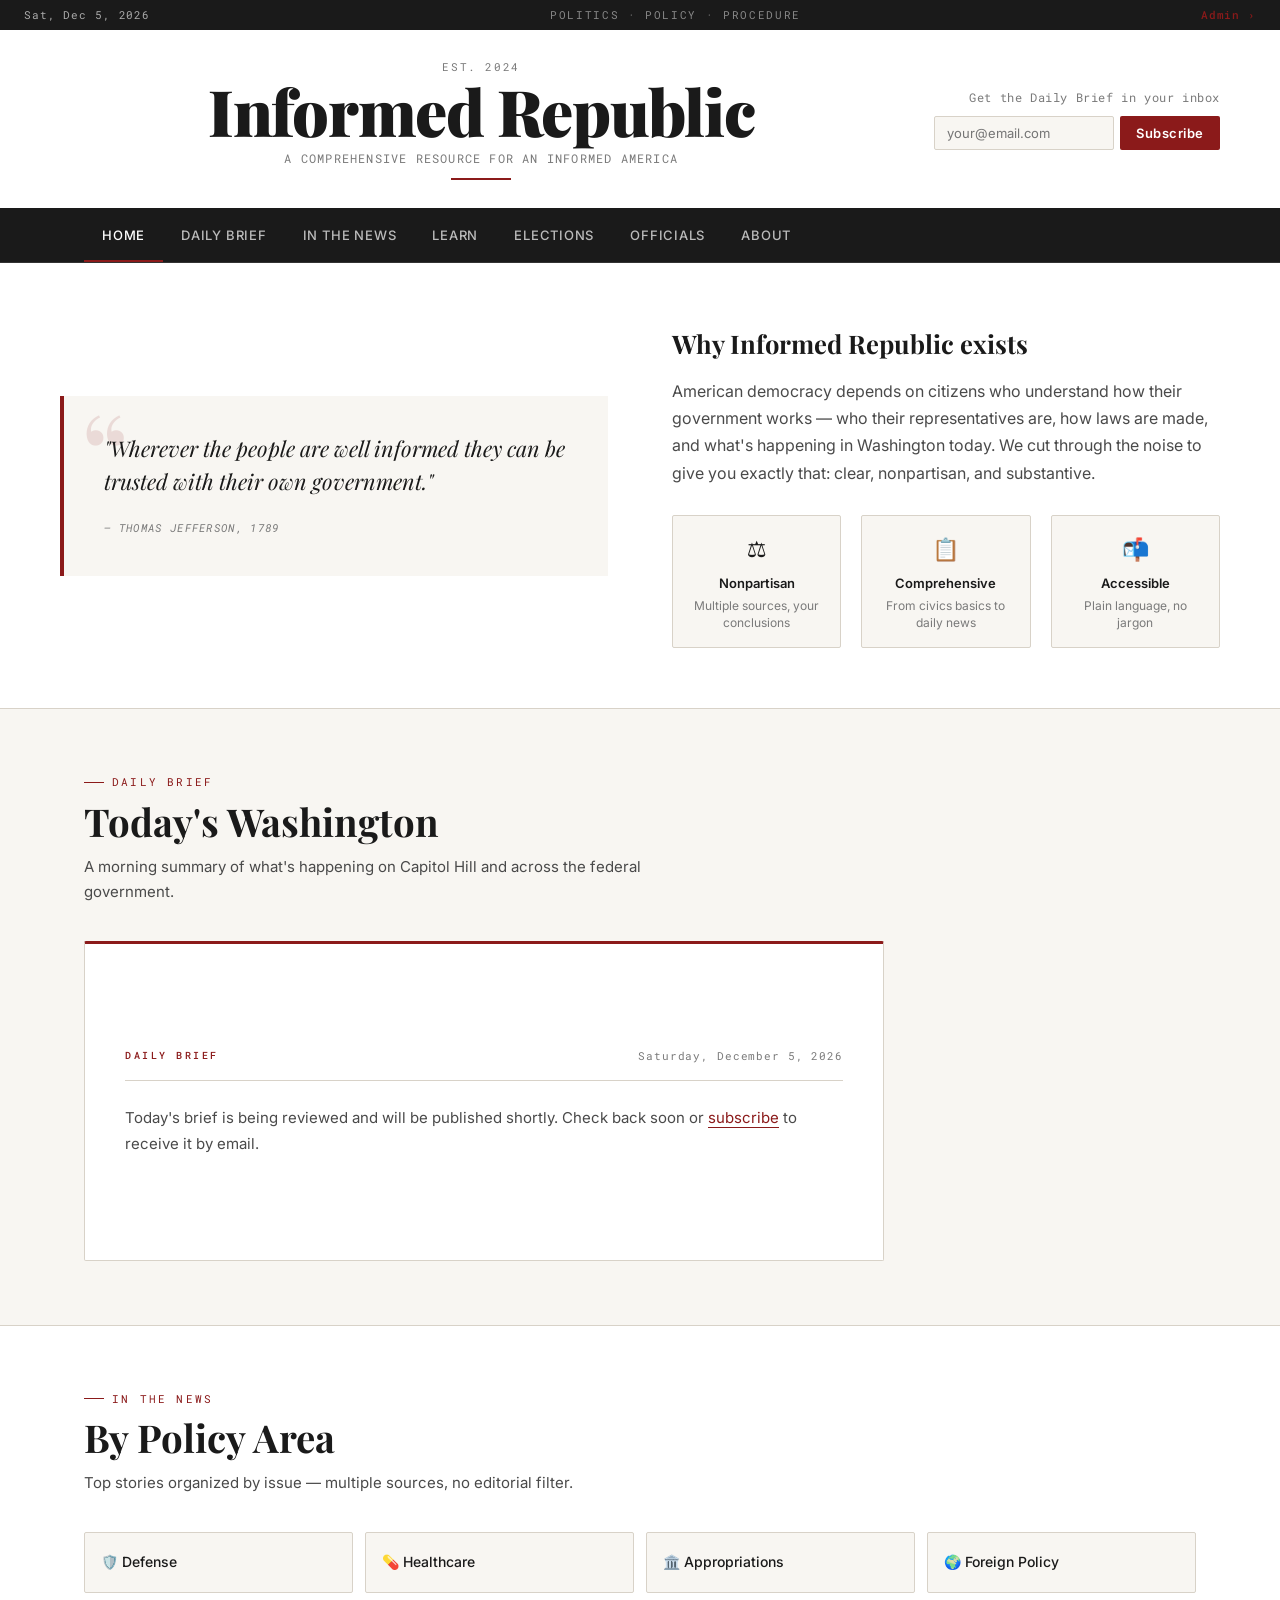
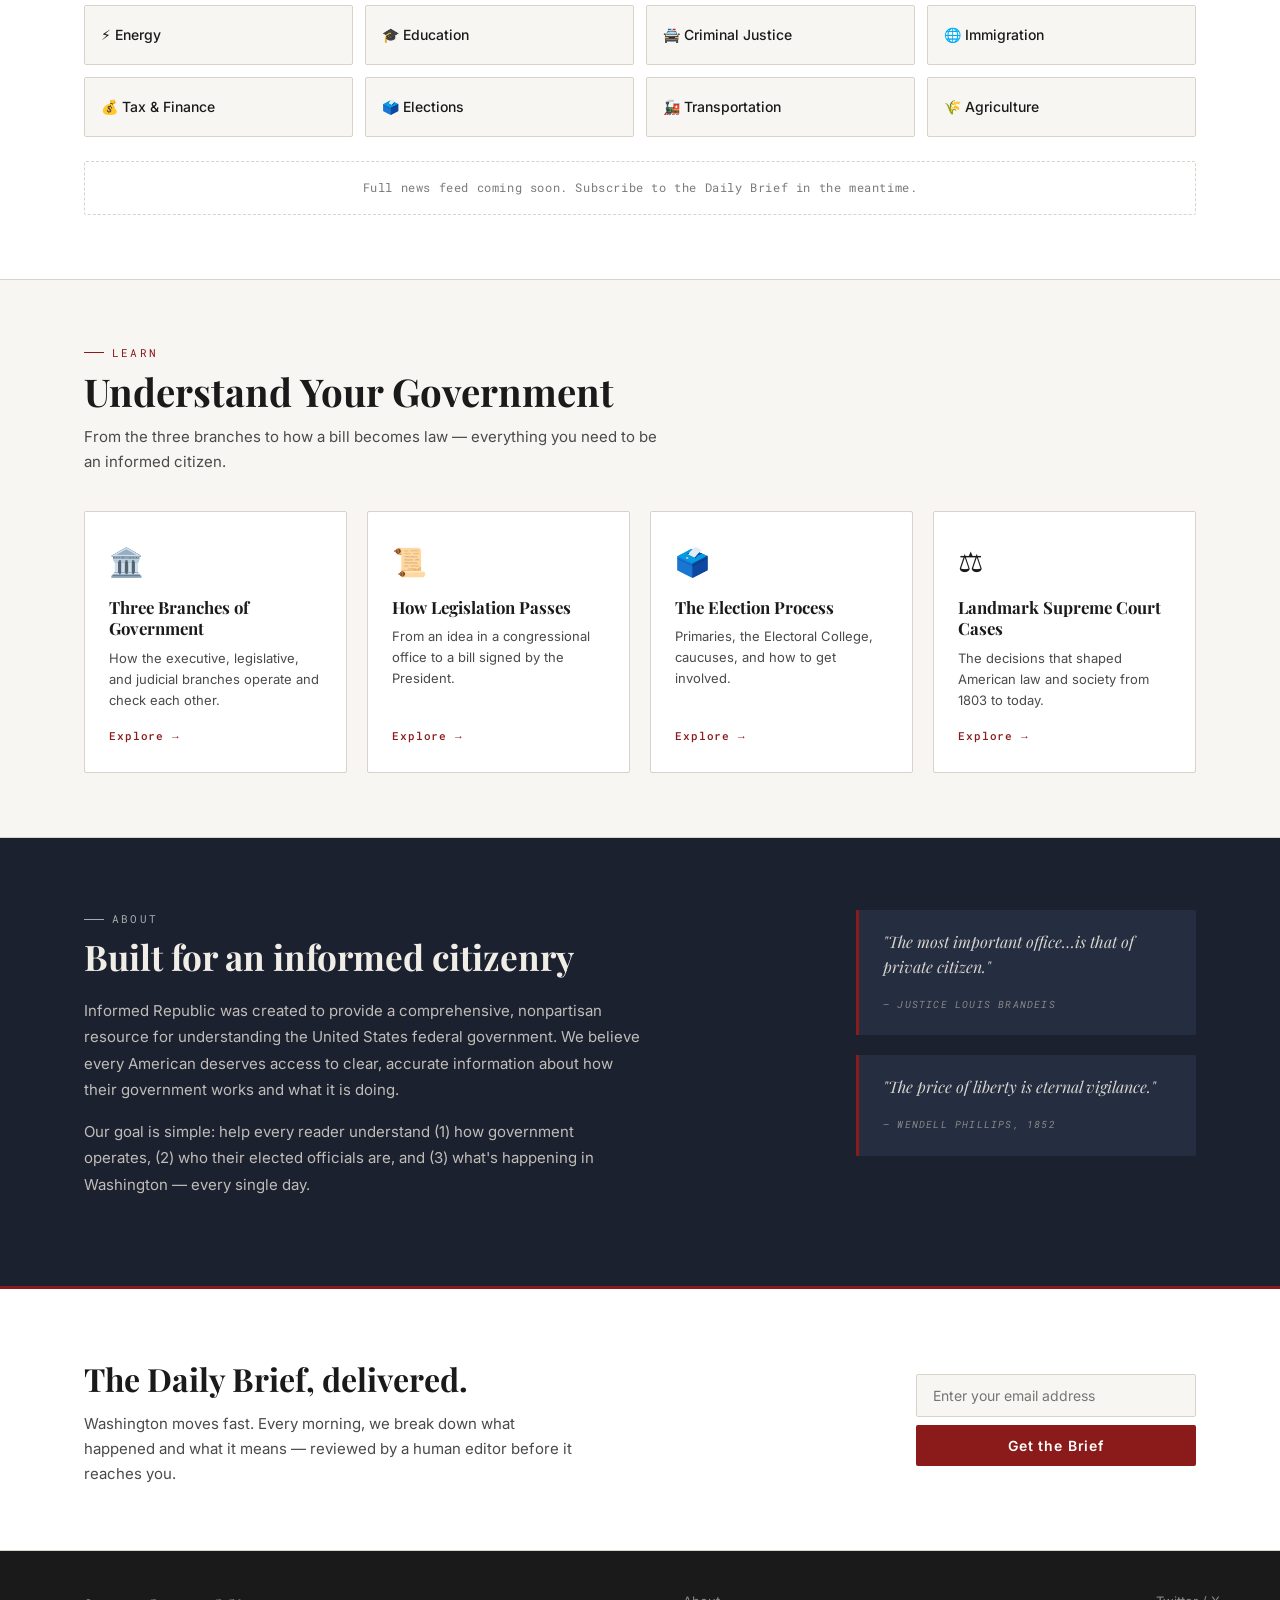
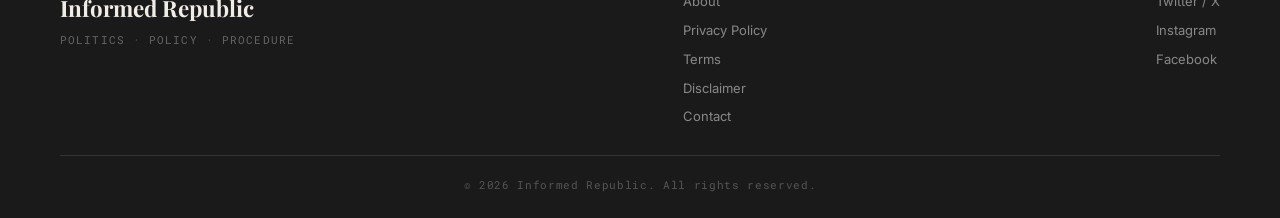
==== index.html @ a09f1a56 "update modal member hyperlinks to full name" ====
<!DOCTYPE html>
<html lang="en">
<head>
  <meta charset="UTF-8" />
  <meta name="viewport" content="width=device-width, initial-scale=1.0" />
  <title>Informed Republic</title>
  <link rel="preconnect" href="https://fonts.googleapis.com" />
  <link rel="preconnect" href="https://fonts.gstatic.com" crossorigin />
  <link href="https://fonts.googleapis.com/css2?family=Playfair+Display:ital,wght@0,700;0,900;1,700&family=Inter:wght@300;400;500;600&family=Roboto+Mono:wght@400;500&display=swap" rel="stylesheet" />
  <link rel="stylesheet" href="style.css" />
  <style>
    .member-link {
      color: #8b1a1a;
      border-bottom: 1px dotted currentColor;
      cursor: pointer;
      text-decoration: none;
      transition: opacity 0.15s;
    }
    .member-link:hover { opacity: 0.75; }
    .member-modal-overlay {
      position: fixed; inset: 0;
      background: rgba(28,33,48,0.6);
      z-index: 500;
      display: flex; align-items: flex-start; justify-content: center;
      padding: 40px 16px; overflow-y: auto;
      opacity: 0; pointer-events: none;
      transition: opacity 0.2s ease;
    }
    .member-modal-overlay.open { opacity: 1; pointer-events: all; }
    .member-modal {
      background: #fff; border-radius: 4px;
      border-top: 3px solid #8b1a1a;
      width: 100%; max-width: 600px;
      box-shadow: 0 24px 64px rgba(0,0,0,0.25);
      transform: translateY(16px);
      transition: transform 0.25s ease;
      flex-shrink: 0;
    }
    .member-modal-overlay.open .member-modal { transform: translateY(0); }
    .mm-header { display: flex; gap: 20px; align-items: flex-start; padding: 24px 24px 18px; border-bottom: 1px solid #d8d2c8; }
    .mm-photo { width: 72px; height: 72px; border-radius: 4px; background: #f8f6f2; border: 1px solid #d8d2c8; flex-shrink: 0; display: flex; align-items: center; justify-content: center; overflow: hidden; }
    .mm-title { flex: 1; }
    .mm-name { font-family: "Playfair Display", serif; font-size: 1.3rem; font-weight: 700; color: #1a1a1a; margin-bottom: 3px; }
    .mm-subtitle { font-size: 13px; color: #7a7a7a; margin-bottom: 10px; }
    .mm-chips { display: flex; gap: 6px; flex-wrap: wrap; }
    .mm-chip { font-family: "Roboto Mono", monospace; font-size: 10px; letter-spacing: 0.12em; text-transform: uppercase; padding: 3px 8px; border-radius: 2px; border: 1px solid #d8d2c8; color: #7a7a7a; }
    .mm-close { background: none; border: none; font-size: 22px; color: #7a7a7a; cursor: pointer; padding: 4px; line-height: 1; flex-shrink: 0; }
    .mm-body { padding: 20px 24px; }
    .mm-section { margin-bottom: 20px; }
    .mm-section:last-child { margin-bottom: 0; }
    .mm-section-label { font-family: "Roboto Mono", monospace; font-size: 10px; letter-spacing: 0.2em; text-transform: uppercase; color: #8b1a1a; margin-bottom: 8px; display: flex; align-items: center; gap: 8px; }
    .mm-section-label::before { content: ""; display: inline-block; width: 16px; height: 1px; background: #8b1a1a; }
    .mm-contact-row { display: flex; flex-direction: column; gap: 5px; }
    .mm-contact-item { font-family: "Roboto Mono", monospace; font-size: 12px; color: #4a4a4a; display: flex; align-items: center; gap: 8px; }
    .mm-bio-text { font-size: 14px; color: #4a4a4a; line-height: 1.7; }
    .mm-committees { display: flex; flex-direction: column; gap: 5px; }
    .mm-committee { font-size: 13px; color: #4a4a4a; padding: 5px 10px; background: #f8f6f2; border-radius: 2px; border: 1px solid #d8d2c8; }
    .mm-footer { padding: 14px 24px; border-top: 1px solid #d8d2c8; background: #f8f6f2; display: flex; align-items: center; justify-content: space-between; flex-wrap: wrap; gap: 8px; }
    .mm-official-link, .mm-full-profile-link { font-family: "Roboto Mono", monospace; font-size: 11px; color: #8b1a1a; letter-spacing: 0.06em; text-decoration: none; border-bottom: 1px solid transparent; }
    .mm-official-link:hover, .mm-full-profile-link:hover { border-bottom-color: #8b1a1a; }
    .mm-years { font-family: "Roboto Mono", monospace; font-size: 11px; color: #7a7a7a; }
    @media (max-width: 640px) {
      .member-modal-overlay { padding: 0; align-items: flex-end; }
      .member-modal { border-radius: 4px 4px 0 0; max-width: 100%; }
    }
  </style>
</head>
<body>

  <!-- TOP BAR -->
  <div class="topbar">
    <span class="topbar-date" id="topbarDate"></span>
    <span class="topbar-tagline">Politics · Policy · Procedure</span>
    <a href="admin.html" class="topbar-admin">Admin ›</a>
  </div>

  <!-- HEADER -->
  <header class="site-header">
    <div class="header-inner">
      <div class="masthead">
        <p class="masthead-eyebrow">Est. 2024</p>
        <h1 class="masthead-title">Informed Republic</h1>
        <p class="masthead-sub">A comprehensive resource for an informed America</p>
      </div>
      <div class="header-subscribe">
        <p>Get the Daily Brief in your inbox</p>
        <form class="subscribe-form" onsubmit="handleSubscribe(event)">
          <input type="email" placeholder="your@email.com" required />
          <button type="submit">Subscribe</button>
        </form>
      </div>
    </div>
  </header>

  <!-- NAV -->
  <nav class="site-nav">
    <div class="nav-inner">
      <a href="index.html" class="nav-link active">Home</a>
      <a href="#briefs" class="nav-link">Daily Brief</a>
      <a href="#news" class="nav-link">In the News</a>
      <a href="#education" class="nav-link">Learn</a>
      <a href="#elections" class="nav-link">Elections</a>
      <a href="officials.html" class="nav-link">Officials</a>
      <a href="#about" class="nav-link">About</a>
    </div>
  </nav>

  <!-- HERO -->
  <section class="hero">
    <div class="hero-inner">
      <div class="hero-quote-block">
        <blockquote class="hero-quote">
          "Wherever the people are well informed they can be trusted with their own government."
        </blockquote>
        <cite class="hero-cite">— Thomas Jefferson, 1789</cite>
      </div>
      <div class="hero-mission">
        <h2>Why Informed Republic exists</h2>
        <p>American democracy depends on citizens who understand how their government works — who their representatives are, how laws are made, and what's happening in Washington today. We cut through the noise to give you exactly that: clear, nonpartisan, and substantive.</p>
        <div class="hero-pillars">
          <div class="pillar">
            <span class="pillar-icon">⚖️</span>
            <strong>Nonpartisan</strong>
            <p>Multiple sources, your conclusions</p>
          </div>
          <div class="pillar">
            <span class="pillar-icon">📋</span>
            <strong>Comprehensive</strong>
            <p>From civics basics to daily news</p>
          </div>
          <div class="pillar">
            <span class="pillar-icon">📬</span>
            <strong>Accessible</strong>
            <p>Plain language, no jargon</p>
          </div>
        </div>
      </div>
    </div>
  </section>

  <!-- DAILY BRIEF FEATURE -->
  <section class="brief-feature" id="briefs">
    <div class="section-inner">
      <div class="section-label">Daily Brief</div>
      <h2 class="section-title">Today's Washington</h2>
      <p class="section-sub">A morning summary of what's happening on Capitol Hill and across the federal government.</p>

      <div class="brief-card" id="briefCard">
        <div class="brief-loading" id="briefLoading">
          <div class="spinner"></div>
          <p>Generating today's brief…</p>
        </div>
        <div class="brief-content" id="briefContent" style="display:none">
          <div class="brief-header">
            <span class="brief-label">DAILY BRIEF</span>
            <span class="brief-date" id="briefDate"></span>
          </div>
          <div class="brief-body" id="briefBody"></div>
          <div class="brief-footer">
            <span class="brief-note">✦ This brief is reviewed and approved before publication.</span>
            <a href="briefs.html" class="brief-archive-link">View all briefs →</a>
          </div>
        </div>
        <div class="brief-pending" id="briefPending" style="display:none">
          <div class="brief-header">
            <span class="brief-label">DAILY BRIEF</span>
            <span class="brief-date" id="briefPendingDate"></span>
          </div>
          <p class="pending-msg">Today's brief is being reviewed and will be published shortly. Check back soon or <a href="#">subscribe</a> to receive it by email.</p>
        </div>
      </div>
    </div>
  </section>

  <!-- IN THE NEWS GRID -->
  <section class="news-section" id="news">
    <div class="section-inner">
      <div class="section-label">In the News</div>
      <h2 class="section-title">By Policy Area</h2>
      <p class="section-sub">Top stories organized by issue — multiple sources, no editorial filter.</p>
      <div class="topic-grid">
        <div class="topic-card">🛡️ Defense</div>
        <div class="topic-card">💊 Healthcare</div>
        <div class="topic-card">🏛️ Appropriations</div>
        <div class="topic-card">🌍 Foreign Policy</div>
        <div class="topic-card">⚡ Energy</div>
        <div class="topic-card">🎓 Education</div>
        <div class="topic-card">🚔 Criminal Justice</div>
        <div class="topic-card">🌐 Immigration</div>
        <div class="topic-card">💰 Tax & Finance</div>
        <div class="topic-card">🗳️ Elections</div>
        <div class="topic-card">🚂 Transportation</div>
        <div class="topic-card">🌾 Agriculture</div>
      </div>
      <p class="coming-soon-note">Full news feed coming soon. Subscribe to the Daily Brief in the meantime.</p>
    </div>
  </section>

  <!-- LEARN SECTION -->
  <section class="learn-section" id="education">
    <div class="section-inner">
      <div class="section-label">Learn</div>
      <h2 class="section-title">Understand Your Government</h2>
      <p class="section-sub">From the three branches to how a bill becomes law — everything you need to be an informed citizen.</p>
      <div class="learn-grid">
        <a href="#" class="learn-card">
          <div class="learn-card-icon">🏛️</div>
          <h3>Three Branches of Government</h3>
          <p>How the executive, legislative, and judicial branches operate and check each other.</p>
          <span class="learn-link">Explore →</span>
        </a>
        <a href="#" class="learn-card">
          <div class="learn-card-icon">📜</div>
          <h3>How Legislation Passes</h3>
          <p>From an idea in a congressional office to a bill signed by the President.</p>
          <span class="learn-link">Explore →</span>
        </a>
        <a href="#" class="learn-card">
          <div class="learn-card-icon">🗳️</div>
          <h3>The Election Process</h3>
          <p>Primaries, the Electoral College, caucuses, and how to get involved.</p>
          <span class="learn-link">Explore →</span>
        </a>
        <a href="#" class="learn-card">
          <div class="learn-card-icon">⚖️</div>
          <h3>Landmark Supreme Court Cases</h3>
          <p>The decisions that shaped American law and society from 1803 to today.</p>
          <span class="learn-link">Explore →</span>
        </a>
      </div>
    </div>
  </section>

  <!-- ABOUT STRIP -->
  <section class="about-strip" id="about">
    <div class="section-inner about-inner">
      <div class="about-text">
        <div class="section-label light">About</div>
        <h2>Built for an informed citizenry</h2>
        <p>Informed Republic was created to provide a comprehensive, nonpartisan resource for understanding the United States federal government. We believe every American deserves access to clear, accurate information about how their government works and what it is doing.</p>
        <p>Our goal is simple: help every reader understand (1) how government operates, (2) who their elected officials are, and (3) what's happening in Washington — every single day.</p>
      </div>
      <div class="about-quote-side">
        <div class="sidebar-quote">
          <p>"The most important office…is that of private citizen."</p>
          <cite>— Justice Louis Brandeis</cite>
        </div>
        <div class="sidebar-quote">
          <p>"The price of liberty is eternal vigilance."</p>
          <cite>— Wendell Phillips, 1852</cite>
        </div>
      </div>
    </div>
  </section>

  <!-- NEWSLETTER BOTTOM CTA -->
  <section class="newsletter-cta">
    <div class="section-inner cta-inner">
      <div class="cta-text">
        <h2>The Daily Brief, delivered.</h2>
        <p>Washington moves fast. Every morning, we break down what happened and what it means — reviewed by a human editor before it reaches you.</p>
      </div>
      <form class="subscribe-form-large" onsubmit="handleSubscribe(event)">
        <input type="email" placeholder="Enter your email address" required />
        <button type="submit">Get the Brief</button>
      </form>
    </div>
  </section>

  <!-- FOOTER -->
  <footer class="site-footer">
    <div class="footer-inner">
      <div class="footer-brand">
        <span class="footer-title">Informed Republic</span>
        <p>Politics · Policy · Procedure</p>
      </div>
      <div class="footer-links">
        <a href="#about">About</a>
        <a href="#">Privacy Policy</a>
        <a href="#">Terms</a>
        <a href="#">Disclaimer</a>
        <a href="#">Contact</a>
      </div>
      <div class="footer-social">
        <a href="#">Twitter / X</a>
        <a href="#">Instagram</a>
        <a href="#">Facebook</a>
      </div>
    </div>
    <div class="footer-bottom">
      <p>© <span id="footerYear"></span> Informed Republic. All rights reserved.</p>
    </div>
  </footer>

  <!-- MEMBER MODAL (for brief name links) -->
  <div class="member-modal-overlay" id="memberModalOverlay" onclick="closeMemberModal(event)">
    <div class="member-modal" role="dialog" aria-modal="true">
      <div class="mm-header">
        <div class="mm-photo" id="mmPhoto"><span style="font-size:28px;opacity:0.3">👤</span></div>
        <div class="mm-title">
          <p class="mm-name" id="mmName"></p>
          <p class="mm-subtitle" id="mmSubtitle"></p>
          <div class="mm-chips" id="mmChips"></div>
        </div>
        <button class="mm-close" onclick="closeMemberModalDirect()" aria-label="Close">✕</button>
      </div>
      <div class="mm-body">
        <div class="mm-section">
          <p class="mm-section-label">Contact</p>
          <div class="mm-contact-row" id="mmContact"></div>
        </div>
        <div class="mm-section">
          <p class="mm-section-label">Biography</p>
          <p class="mm-bio-text" id="mmBio"></p>
        </div>
        <div class="mm-section" id="mmCommitteeSection">
          <p class="mm-section-label">Committee Assignments</p>
          <div class="mm-committees" id="mmCommittees"></div>
        </div>
      </div>
      <div class="mm-footer">
        <a class="mm-official-link" id="mmOfficialLink" target="_blank" rel="noopener">Official website ↗</a>
        <span class="mm-years" id="mmYears"></span>
        <a class="mm-full-profile-link" id="mmFullProfileLink">View full profile →</a>
      </div>
    </div>
  </div>

  <div class="toast" id="toast">✓ You're subscribed! Check your inbox.</div>

  <script src="app.js?v=3"></script>
</body>
</html>
---- style.css ----
/* ─── DESIGN TOKENS ─────────────────────────────────────────────────── */
:root {
  --ink:         #1a1a1a;
  --ink-light:   #4a4a4a;
  --ink-muted:   #7a7a7a;
  --rule:        #d8d2c8;
  --bg:          #f8f6f2;
  --bg-white:    #ffffff;
  --bg-dark:     #1c2130;
  --bg-dark-2:   #252d40;
  --accent:      #8b1a1a;       /* deep senate red — restrained, serious */
  --accent-light:#c0392b;
  --gold:        #b8860b;
  --mono:        'Roboto Mono', monospace;
  --display:     'Playfair Display', Georgia, serif;
  --body:        'Inter', system-ui, sans-serif;
  --radius:      2px;
  --max-w:       1160px;
  --transition:  0.2s ease;
}

/* ─── RESET ──────────────────────────────────────────────────────────── */
*, *::before, *::after { box-sizing: border-box; margin: 0; padding: 0; }
html { scroll-behavior: smooth; }
body {
  font-family: var(--body);
  background: var(--bg);
  color: var(--ink);
  font-size: 16px;
  line-height: 1.6;
  -webkit-font-smoothing: antialiased;
}
a { color: inherit; text-decoration: none; }
img { display: block; max-width: 100%; }

/* ─── TOP BAR ────────────────────────────────────────────────────────── */
.topbar {
  background: var(--ink);
  color: #aaa;
  font-family: var(--mono);
  font-size: 11px;
  letter-spacing: 0.08em;
  padding: 6px 24px;
  display: flex;
  align-items: center;
  gap: 24px;
}
.topbar-tagline {
  flex: 1;
  text-align: center;
  text-transform: uppercase;
  letter-spacing: 0.15em;
  color: #888;
}
.topbar-admin {
  color: var(--accent);
  font-weight: 500;
  transition: color var(--transition);
}
.topbar-admin:hover { color: var(--accent-light); }

/* ─── HEADER ─────────────────────────────────────────────────────────── */
.site-header {
  background: var(--bg-white);
  border-bottom: 3px solid var(--ink);
  padding: 28px 24px;
}
.header-inner {
  max-width: var(--max-w);
  margin: 0 auto;
  display: flex;
  align-items: center;
  justify-content: space-between;
  gap: 32px;
}
.masthead { text-align: center; flex: 1; }
.masthead-eyebrow {
  font-family: var(--mono);
  font-size: 11px;
  letter-spacing: 0.15em;
  text-transform: uppercase;
  color: var(--ink-muted);
  margin-bottom: 4px;
}
.masthead-title {
  font-family: var(--display);
  font-size: clamp(2.4rem, 5vw, 4rem);
  font-weight: 900;
  letter-spacing: -0.02em;
  color: var(--ink);
  line-height: 1;
  margin-bottom: 6px;
}
.masthead-sub {
  font-family: var(--mono);
  font-size: 12px;
  letter-spacing: 0.1em;
  color: var(--ink-muted);
  text-transform: uppercase;
}

/* Decorative rule under the title */
.masthead::after {
  content: '';
  display: block;
  width: 60px;
  height: 2px;
  background: var(--accent);
  margin: 10px auto 0;
}

.header-subscribe {
  flex-shrink: 0;
  text-align: right;
}
.header-subscribe p {
  font-size: 12px;
  color: var(--ink-muted);
  margin-bottom: 8px;
  font-family: var(--mono);
  letter-spacing: 0.05em;
}
.subscribe-form {
  display: flex;
  gap: 6px;
}
.subscribe-form input {
  border: 1px solid var(--rule);
  background: var(--bg);
  padding: 8px 12px;
  font-size: 13px;
  font-family: var(--body);
  border-radius: var(--radius);
  outline: none;
  width: 180px;
  transition: border-color var(--transition);
}
.subscribe-form input:focus { border-color: var(--accent); }
.subscribe-form button,
.subscribe-form-large button {
  background: var(--accent);
  color: #fff;
  border: none;
  padding: 8px 16px;
  font-size: 13px;
  font-family: var(--body);
  font-weight: 600;
  border-radius: var(--radius);
  cursor: pointer;
  letter-spacing: 0.04em;
  transition: background var(--transition);
}
.subscribe-form button:hover,
.subscribe-form-large button:hover { background: var(--accent-light); }

/* ─── NAV ────────────────────────────────────────────────────────────── */
.site-nav {
  background: var(--ink);
  position: sticky;
  top: 0;
  z-index: 100;
  border-bottom: 1px solid #333;
}
.nav-inner {
  max-width: var(--max-w);
  margin: 0 auto;
  display: flex;
  padding: 0 24px;
  gap: 0;
}
.nav-link {
  display: inline-block;
  padding: 14px 18px;
  font-family: var(--body);
  font-size: 13px;
  font-weight: 500;
  letter-spacing: 0.06em;
  text-transform: uppercase;
  color: #bbb;
  border-bottom: 2px solid transparent;
  transition: color var(--transition), border-color var(--transition);
}
.nav-link:hover { color: #fff; }
.nav-link.active { color: #fff; border-bottom-color: var(--accent); }

/* ─── SHARED LAYOUT ──────────────────────────────────────────────────── */
.section-inner {
  max-width: var(--max-w);
  margin: 0 auto;
  padding: 0 24px;
}
.section-label {
  font-family: var(--mono);
  font-size: 11px;
  letter-spacing: 0.2em;
  text-transform: uppercase;
  color: var(--accent);
  margin-bottom: 8px;
  display: flex;
  align-items: center;
  gap: 8px;
}
.section-label::before {
  content: '';
  display: inline-block;
  width: 20px;
  height: 1px;
  background: var(--accent);
}
.section-label.light { color: #aaa; }
.section-label.light::before { background: #aaa; }
.section-title {
  font-family: var(--display);
  font-size: clamp(1.6rem, 3vw, 2.4rem);
  font-weight: 700;
  color: var(--ink);
  line-height: 1.15;
  margin-bottom: 12px;
}
.section-sub {
  color: var(--ink-light);
  max-width: 580px;
  margin-bottom: 36px;
  font-size: 15px;
  line-height: 1.65;
}

/* ─── HERO ───────────────────────────────────────────────────────────── */
.hero {
  background: var(--bg-white);
  border-bottom: 1px solid var(--rule);
  padding: 60px 24px;
}
.hero-inner {
  max-width: var(--max-w);
  margin: 0 auto;
  display: grid;
  grid-template-columns: 1fr 1fr;
  gap: 64px;
  align-items: center;
}
.hero-quote-block {
  padding: 36px 40px;
  border-left: 4px solid var(--accent);
  background: var(--bg);
  position: relative;
}
.hero-quote-block::before {
  content: '\201C';
  font-family: var(--display);
  font-size: 120px;
  line-height: 0.6;
  color: var(--accent);
  opacity: 0.12;
  position: absolute;
  top: 20px;
  left: 16px;
}
.hero-quote {
  font-family: var(--display);
  font-style: italic;
  font-size: clamp(1.1rem, 2vw, 1.35rem);
  line-height: 1.55;
  color: var(--ink);
  margin-bottom: 16px;
  position: relative;
  z-index: 1;
}
.hero-cite {
  font-family: var(--mono);
  font-size: 11px;
  letter-spacing: 0.12em;
  color: var(--ink-muted);
  text-transform: uppercase;
}
.hero-mission h2 {
  font-family: var(--display);
  font-size: 1.6rem;
  font-weight: 700;
  margin-bottom: 14px;
  color: var(--ink);
}
.hero-mission > p {
  color: var(--ink-light);
  line-height: 1.7;
  margin-bottom: 28px;
}
.hero-pillars {
  display: grid;
  grid-template-columns: repeat(3, 1fr);
  gap: 20px;
}
.pillar {
  padding: 16px;
  background: var(--bg);
  border: 1px solid var(--rule);
  border-radius: var(--radius);
  text-align: center;
}
.pillar-icon { font-size: 22px; display: block; margin-bottom: 6px; }
.pillar strong {
  display: block;
  font-size: 13px;
  font-weight: 600;
  margin-bottom: 4px;
  color: var(--ink);
}
.pillar p { font-size: 12px; color: var(--ink-muted); line-height: 1.4; }

/* ─── DAILY BRIEF SECTION ────────────────────────────────────────────── */
.brief-feature {
  padding: 64px 24px;
  background: var(--bg);
  border-bottom: 1px solid var(--rule);
}
.brief-card {
  background: var(--bg-white);
  border: 1px solid var(--rule);
  border-top: 3px solid var(--accent);
  border-radius: var(--radius);
  min-height: 320px;
  display: flex;
  align-items: center;
  justify-content: center;
  max-width: 800px;
}
.brief-loading {
  display: flex;
  flex-direction: column;
  align-items: center;
  gap: 16px;
  color: var(--ink-muted);
  font-family: var(--mono);
  font-size: 13px;
  letter-spacing: 0.05em;
}
.spinner {
  width: 32px;
  height: 32px;
  border: 2px solid var(--rule);
  border-top-color: var(--accent);
  border-radius: 50%;
  animation: spin 0.8s linear infinite;
}
@keyframes spin { to { transform: rotate(360deg); } }

.brief-content,
.brief-pending { padding: 36px 40px; width: 100%; }
.brief-header {
  display: flex;
  align-items: center;
  justify-content: space-between;
  margin-bottom: 24px;
  padding-bottom: 16px;
  border-bottom: 1px solid var(--rule);
}
.brief-label {
  font-family: var(--mono);
  font-size: 10px;
  letter-spacing: 0.25em;
  color: var(--accent);
  font-weight: 500;
}
.brief-date {
  font-family: var(--mono);
  font-size: 11px;
  color: var(--ink-muted);
  letter-spacing: 0.08em;
}
.brief-body {
  font-size: 15px;
  line-height: 1.75;
  color: var(--ink);
}
.brief-body h3 {
  font-family: var(--display);
  font-size: 1.1rem;
  font-weight: 700;
  margin: 20px 0 8px;
  color: var(--ink);
}
.brief-body h3:first-child { margin-top: 0; }
.brief-body p { margin-bottom: 14px; }
.brief-body ul { padding-left: 20px; margin-bottom: 14px; }
.brief-body li { margin-bottom: 6px; }
.brief-footer {
  display: flex;
  align-items: center;
  justify-content: space-between;
  margin-top: 28px;
  padding-top: 16px;
  border-top: 1px solid var(--rule);
}
.brief-note {
  font-family: var(--mono);
  font-size: 11px;
  color: var(--ink-muted);
  letter-spacing: 0.05em;
}
.brief-archive-link {
  font-size: 13px;
  font-weight: 600;
  color: var(--accent);
  letter-spacing: 0.04em;
  transition: color var(--transition);
}
.brief-archive-link:hover { color: var(--accent-light); }
.pending-msg {
  color: var(--ink-light);
  font-size: 15px;
  line-height: 1.7;
}
.pending-msg a { color: var(--accent); border-bottom: 1px solid currentColor; }

/* ─── NEWS GRID ──────────────────────────────────────────────────────── */
.news-section {
  padding: 64px 24px;
  background: var(--bg-white);
  border-bottom: 1px solid var(--rule);
}
.topic-grid {
  display: grid;
  grid-template-columns: repeat(4, 1fr);
  gap: 12px;
  margin-bottom: 24px;
}
.topic-card {
  background: var(--bg);
  border: 1px solid var(--rule);
  border-radius: var(--radius);
  padding: 18px 16px;
  font-size: 14px;
  font-weight: 500;
  color: var(--ink);
  cursor: pointer;
  transition: background var(--transition), border-color var(--transition), transform var(--transition);
  display: flex;
  align-items: center;
  gap: 8px;
}
.topic-card:hover {
  background: var(--bg-white);
  border-color: var(--accent);
  transform: translateY(-1px);
}
.coming-soon-note {
  font-family: var(--mono);
  font-size: 12px;
  color: var(--ink-muted);
  letter-spacing: 0.05em;
  text-align: center;
  padding: 16px;
  border: 1px dashed var(--rule);
  border-radius: var(--radius);
}

/* ─── LEARN SECTION ──────────────────────────────────────────────────── */
.learn-section {
  padding: 64px 24px;
  background: var(--bg);
  border-bottom: 1px solid var(--rule);
}
.learn-grid {
  display: grid;
  grid-template-columns: repeat(4, 1fr);
  gap: 20px;
}
.learn-card {
  background: var(--bg-white);
  border: 1px solid var(--rule);
  border-radius: var(--radius);
  padding: 28px 24px;
  display: flex;
  flex-direction: column;
  gap: 8px;
  transition: border-color var(--transition), box-shadow var(--transition);
}
.learn-card:hover {
  border-color: var(--accent);
  box-shadow: 0 4px 16px rgba(0,0,0,0.06);
}
.learn-card-icon { font-size: 28px; margin-bottom: 4px; }
.learn-card h3 {
  font-family: var(--display);
  font-size: 1.05rem;
  font-weight: 700;
  color: var(--ink);
  line-height: 1.3;
}
.learn-card p {
  font-size: 13px;
  color: var(--ink-light);
  line-height: 1.6;
  flex: 1;
}
.learn-link {
  font-family: var(--mono);
  font-size: 11px;
  color: var(--accent);
  letter-spacing: 0.08em;
  font-weight: 500;
  margin-top: 8px;
}

/* ─── ABOUT STRIP ────────────────────────────────────────────────────── */
.about-strip {
  background: var(--bg-dark);
  padding: 72px 24px;
  border-bottom: 3px solid var(--accent);
}
.about-strip .section-title { color: #f0ece6; }
.about-strip .section-sub { color: #aaa; }
.about-inner {
  display: grid;
  grid-template-columns: 1fr 340px;
  gap: 64px;
  align-items: start;
}
.about-text p {
  color: #c0bdb8;
  font-size: 15px;
  line-height: 1.75;
  margin-bottom: 16px;
  max-width: 560px;
}
.about-text h2 {
  font-family: var(--display);
  font-size: clamp(1.6rem, 3vw, 2.2rem);
  font-weight: 700;
  color: #f0ece6;
  margin-bottom: 20px;
  line-height: 1.2;
}
.sidebar-quote {
  background: var(--bg-dark-2);
  border-left: 3px solid var(--accent);
  padding: 20px 24px;
  margin-bottom: 20px;
  border-radius: 0 var(--radius) var(--radius) 0;
}
.sidebar-quote p {
  font-family: var(--display);
  font-style: italic;
  color: #d8d4ce;
  font-size: 1rem;
  line-height: 1.55;
  margin-bottom: 10px;
}
.sidebar-quote cite {
  font-family: var(--mono);
  font-size: 10px;
  letter-spacing: 0.12em;
  color: #888;
  text-transform: uppercase;
}

/* ─── NEWSLETTER CTA ─────────────────────────────────────────────────── */
.newsletter-cta {
  background: var(--bg-white);
  padding: 64px 24px;
  border-bottom: 1px solid var(--rule);
}
.cta-inner {
  display: grid;
  grid-template-columns: 1fr auto;
  gap: 48px;
  align-items: center;
}
.cta-text h2 {
  font-family: var(--display);
  font-size: clamp(1.4rem, 3vw, 2rem);
  font-weight: 700;
  color: var(--ink);
  margin-bottom: 8px;
}
.cta-text p {
  color: var(--ink-light);
  font-size: 15px;
  line-height: 1.65;
  max-width: 500px;
}
.subscribe-form-large {
  display: flex;
  flex-direction: column;
  gap: 8px;
  min-width: 280px;
}
.subscribe-form-large input {
  border: 1px solid var(--rule);
  background: var(--bg);
  padding: 12px 16px;
  font-size: 14px;
  font-family: var(--body);
  border-radius: var(--radius);
  outline: none;
  transition: border-color var(--transition);
}
.subscribe-form-large input:focus { border-color: var(--accent); }
.subscribe-form-large button {
  padding: 12px 20px;
  font-size: 14px;
  letter-spacing: 0.06em;
}

/* ─── FOOTER ─────────────────────────────────────────────────────────── */
.site-footer {
  background: var(--ink);
  padding: 40px 24px 24px;
}
.footer-inner {
  max-width: var(--max-w);
  margin: 0 auto;
  display: flex;
  align-items: flex-start;
  justify-content: space-between;
  gap: 32px;
  padding-bottom: 28px;
  border-bottom: 1px solid #333;
  margin-bottom: 20px;
}
.footer-brand .footer-title {
  font-family: var(--display);
  font-size: 1.4rem;
  font-weight: 700;
  color: #f0ece6;
  display: block;
  margin-bottom: 4px;
}
.footer-brand p {
  font-family: var(--mono);
  font-size: 11px;
  color: #666;
  letter-spacing: 0.1em;
  text-transform: uppercase;
}
.footer-links, .footer-social {
  display: flex;
  flex-direction: column;
  gap: 8px;
}
.footer-links a, .footer-social a {
  font-size: 13px;
  color: #888;
  transition: color var(--transition);
}
.footer-links a:hover, .footer-social a:hover { color: #ddd; }
.footer-bottom {
  max-width: var(--max-w);
  margin: 0 auto;
  text-align: center;
}
.footer-bottom p {
  font-family: var(--mono);
  font-size: 11px;
  color: #555;
  letter-spacing: 0.06em;
}

/* ─── TOAST ──────────────────────────────────────────────────────────── */
.toast {
  position: fixed;
  bottom: 32px;
  right: 32px;
  background: var(--ink);
  color: #f0ece6;
  padding: 14px 24px;
  border-radius: var(--radius);
  font-family: var(--mono);
  font-size: 13px;
  letter-spacing: 0.05em;
  border-left: 3px solid var(--accent);
  opacity: 0;
  transform: translateY(12px);
  transition: opacity 0.3s ease, transform 0.3s ease;
  pointer-events: none;
  z-index: 9999;
}
.toast.show {
  opacity: 1;
  transform: translateY(0);
}

/* ─── RESPONSIVE ─────────────────────────────────────────────────────── */
@media (max-width: 900px) {
  .hero-inner { grid-template-columns: 1fr; gap: 36px; }
  .about-inner { grid-template-columns: 1fr; }
  .learn-grid { grid-template-columns: repeat(2, 1fr); }
  .topic-grid { grid-template-columns: repeat(3, 1fr); }
  .cta-inner { grid-template-columns: 1fr; }
  .header-inner { flex-direction: column; text-align: center; }
  .header-subscribe { text-align: center; }
  .footer-inner { flex-direction: column; }
}
@media (max-width: 600px) {
  .hero-pillars { grid-template-columns: 1fr; }
  .learn-grid { grid-template-columns: 1fr; }
  .topic-grid { grid-template-columns: repeat(2, 1fr); }
  .nav-inner { overflow-x: auto; padding: 0 12px; }
  .nav-link { padding: 14px 12px; font-size: 11px; white-space: nowrap; }
  .brief-content, .brief-pending { padding: 24px 20px; }
  .subscribe-form-large { min-width: unset; width: 100%; }
}
@media (prefers-reduced-motion: reduce) {
  *, *::before, *::after { transition: none !important; animation: none !important; }
}
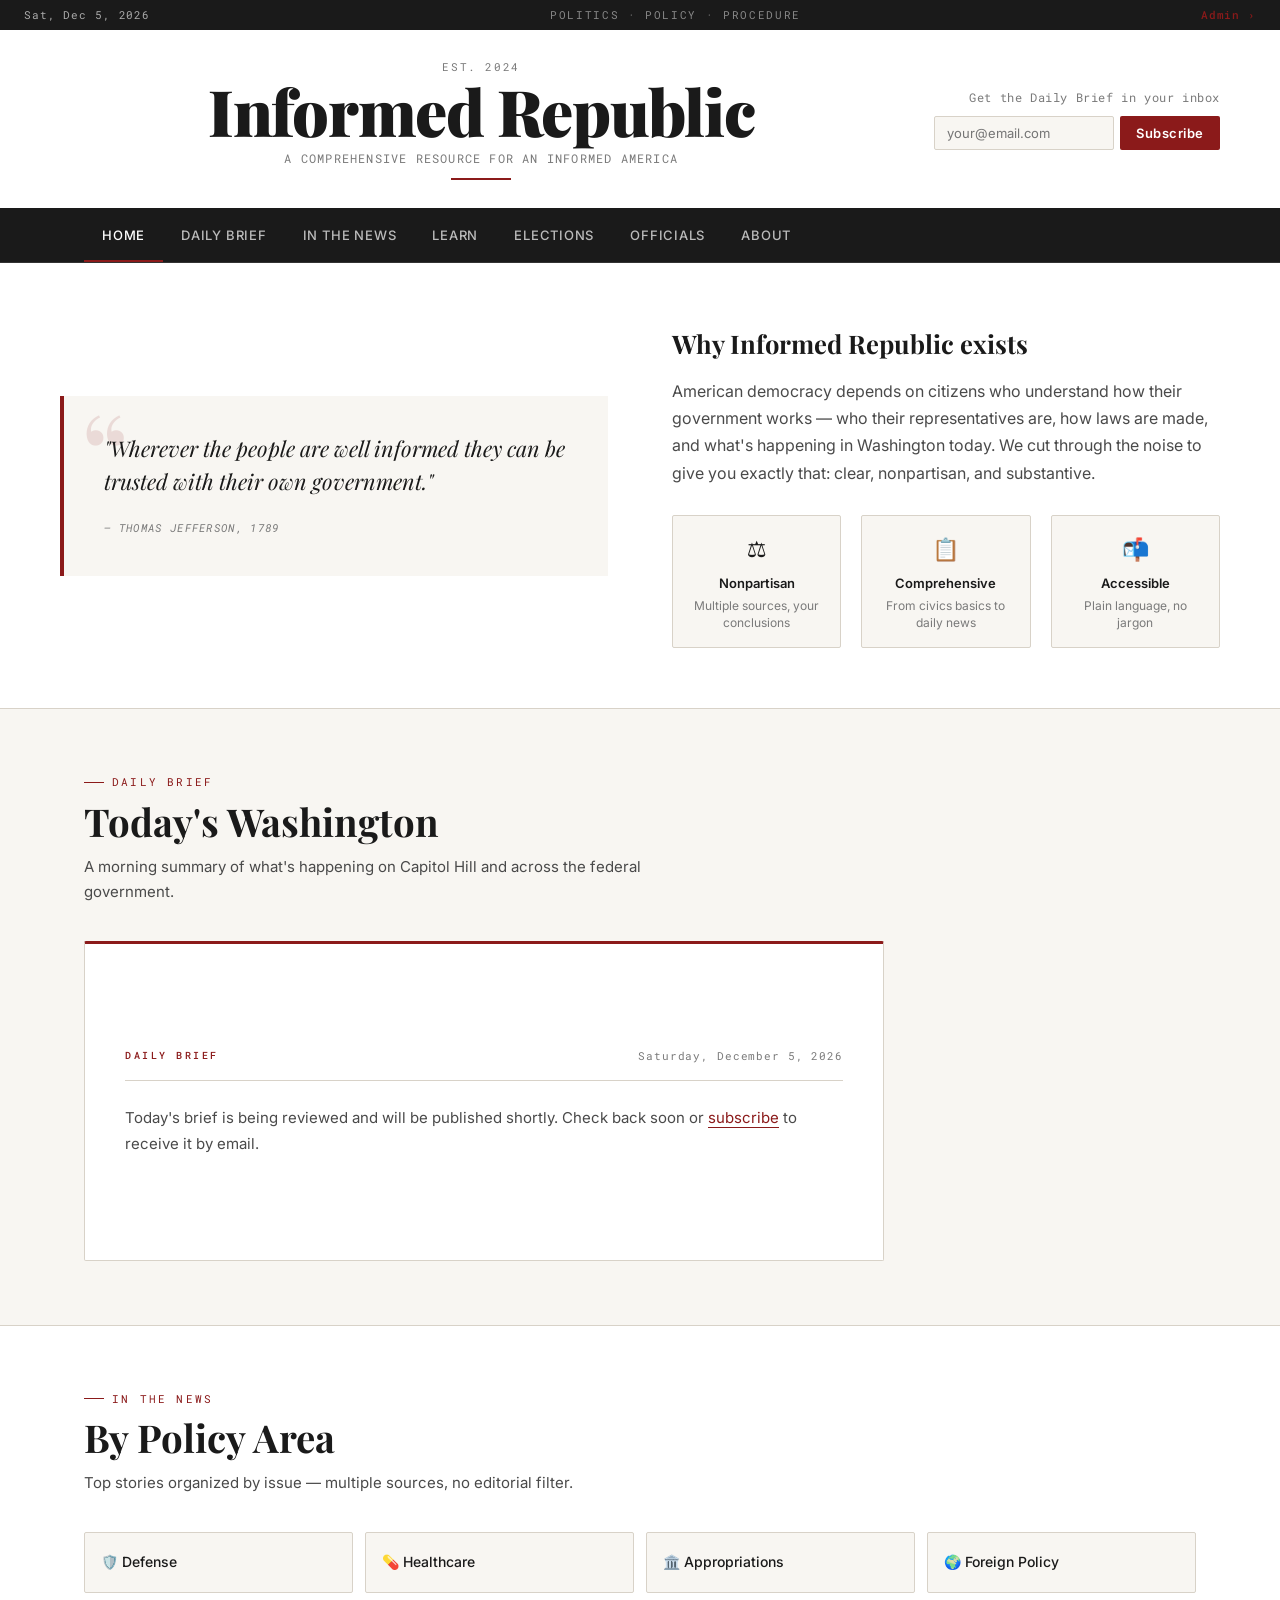
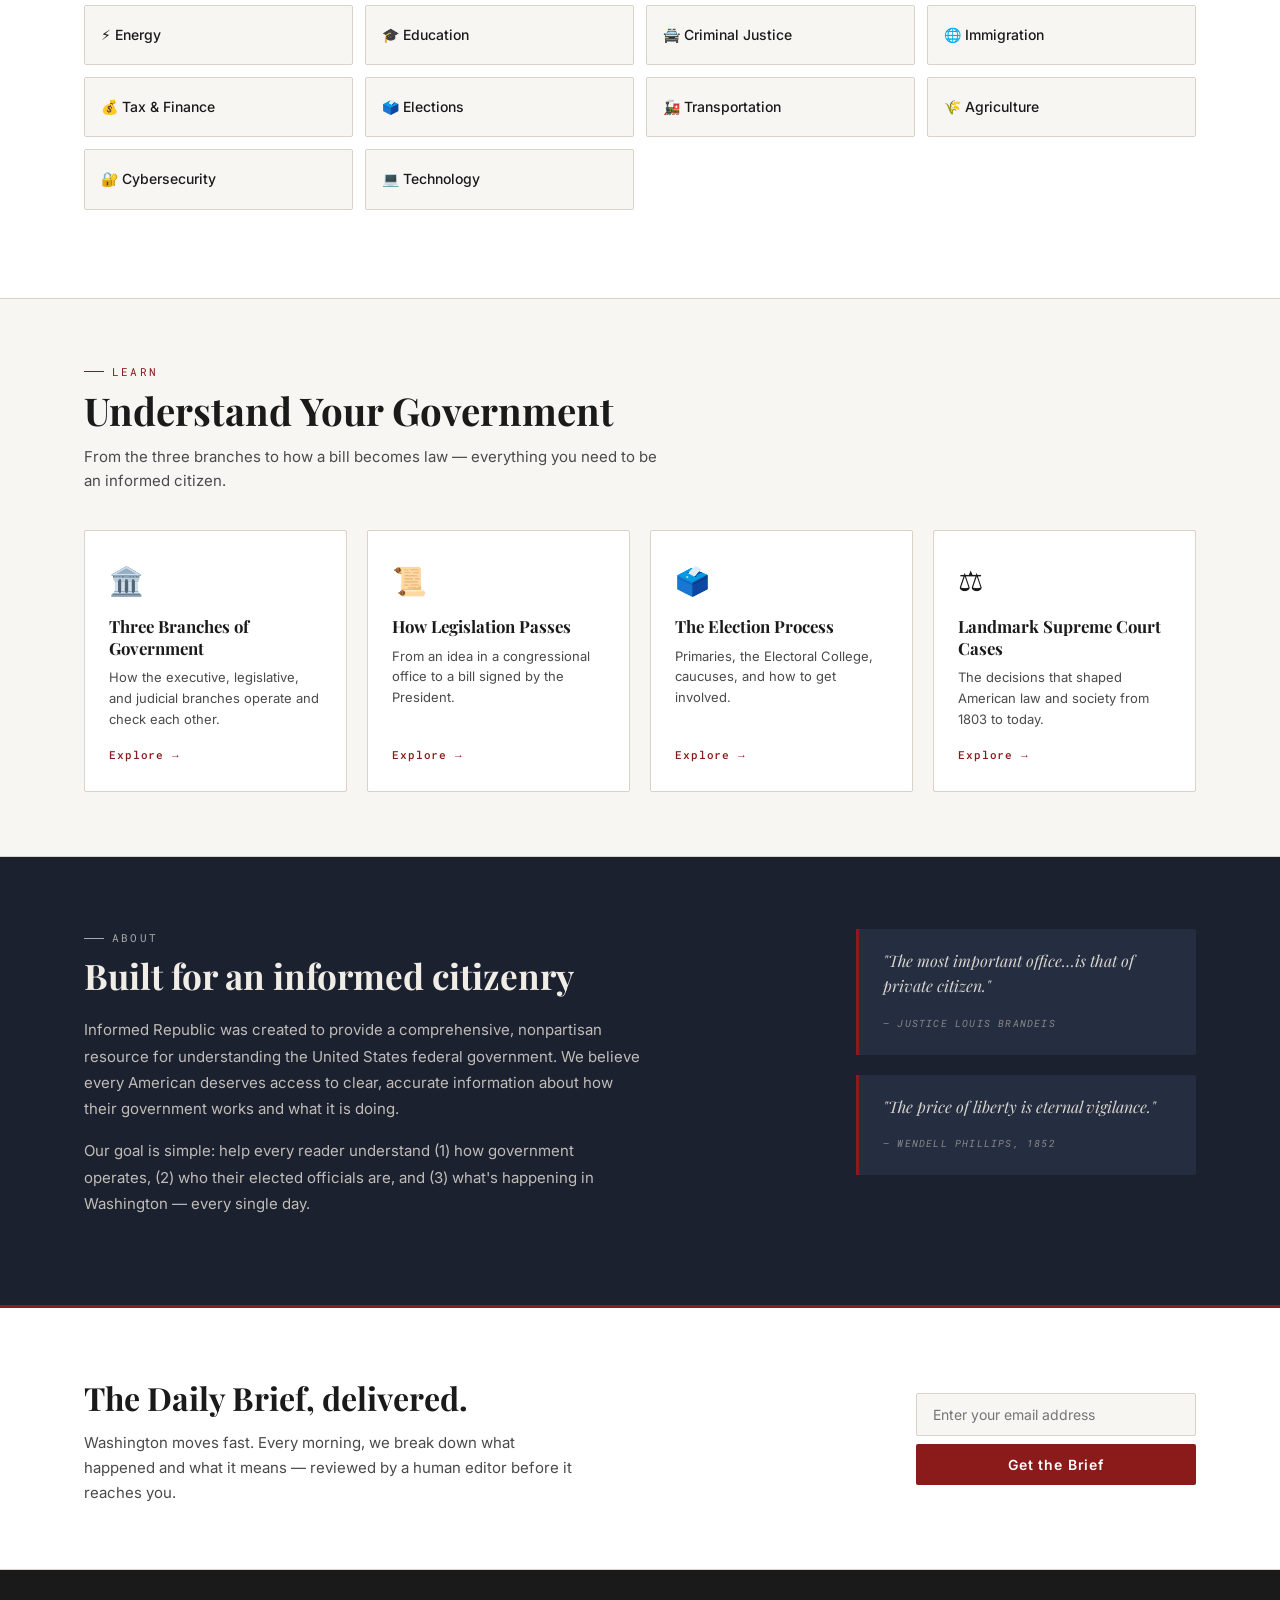
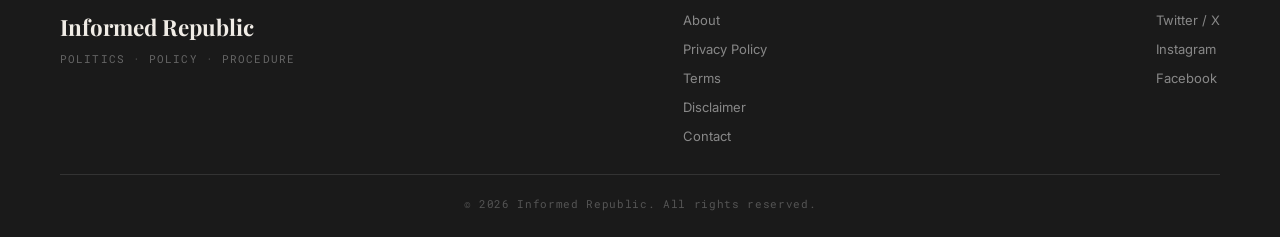
==== commit bf239bf4: "add news rss feature" ====
--- a/index.html
+++ b/index.html
@@ -97,7 +97,7 @@
     <div class="nav-inner">
       <a href="index.html" class="nav-link active">Home</a>
       <a href="#briefs" class="nav-link">Daily Brief</a>
-      <a href="#news" class="nav-link">In the News</a>
+      <a href="news.html" class="nav-link">In the News</a>
       <a href="#education" class="nav-link">Learn</a>
       <a href="#elections" class="nav-link">Elections</a>
       <a href="officials.html" class="nav-link">Officials</a>
@@ -179,20 +179,21 @@
       <h2 class="section-title">By Policy Area</h2>
       <p class="section-sub">Top stories organized by issue — multiple sources, no editorial filter.</p>
       <div class="topic-grid">
-        <div class="topic-card">🛡️ Defense</div>
-        <div class="topic-card">💊 Healthcare</div>
-        <div class="topic-card">🏛️ Appropriations</div>
-        <div class="topic-card">🌍 Foreign Policy</div>
-        <div class="topic-card">⚡ Energy</div>
-        <div class="topic-card">🎓 Education</div>
-        <div class="topic-card">🚔 Criminal Justice</div>
-        <div class="topic-card">🌐 Immigration</div>
-        <div class="topic-card">💰 Tax & Finance</div>
-        <div class="topic-card">🗳️ Elections</div>
-        <div class="topic-card">🚂 Transportation</div>
-        <div class="topic-card">🌾 Agriculture</div>
-      </div>
-      <p class="coming-soon-note">Full news feed coming soon. Subscribe to the Daily Brief in the meantime.</p>
+        <a href="news.html#Defense" class="topic-card">🛡️ Defense</a>
+        <a href="news.html#Healthcare" class="topic-card">💊 Healthcare</a>
+        <a href="news.html#Appropriations" class="topic-card">🏛️ Appropriations</a>
+        <a href="news.html#Foreign Policy" class="topic-card">🌍 Foreign Policy</a>
+        <a href="news.html#Energy" class="topic-card">⚡ Energy</a>
+        <a href="news.html#Education" class="topic-card">🎓 Education</a>
+        <a href="news.html#Criminal Justice" class="topic-card">🚔 Criminal Justice</a>
+        <a href="news.html#Immigration" class="topic-card">🌐 Immigration</a>
+        <a href="news.html#Tax" class="topic-card">💰 Tax & Finance</a>
+        <a href="news.html#Elections" class="topic-card">🗳️ Elections</a>
+        <a href="news.html#Transportation" class="topic-card">🚂 Transportation</a>
+        <a href="news.html#Agriculture" class="topic-card">🌾 Agriculture</a>
+        <a href="news.html#Cybersecurity" class="topic-card">🔐 Cybersecurity</a>
+        <a href="news.html#Technology" class="topic-card">💻 Technology</a>
+      </div>
     </div>
   </section>
 
@@ -276,10 +277,10 @@
       </div>
       <div class="footer-links">
         <a href="#about">About</a>
-        <a href="#">Privacy Policy</a>
-        <a href="#">Terms</a>
-        <a href="#">Disclaimer</a>
-        <a href="#">Contact</a>
+        <a href="privacy.html">Privacy Policy</a>
+        <a href="terms.html">Terms</a>
+        <a href="disclaimer.html">Disclaimer</a>
+        <a href="mailto:contact@informedrepublic.ecarndt.tech">Contact</a>
       </div>
       <div class="footer-social">
         <a href="#">Twitter / X</a>
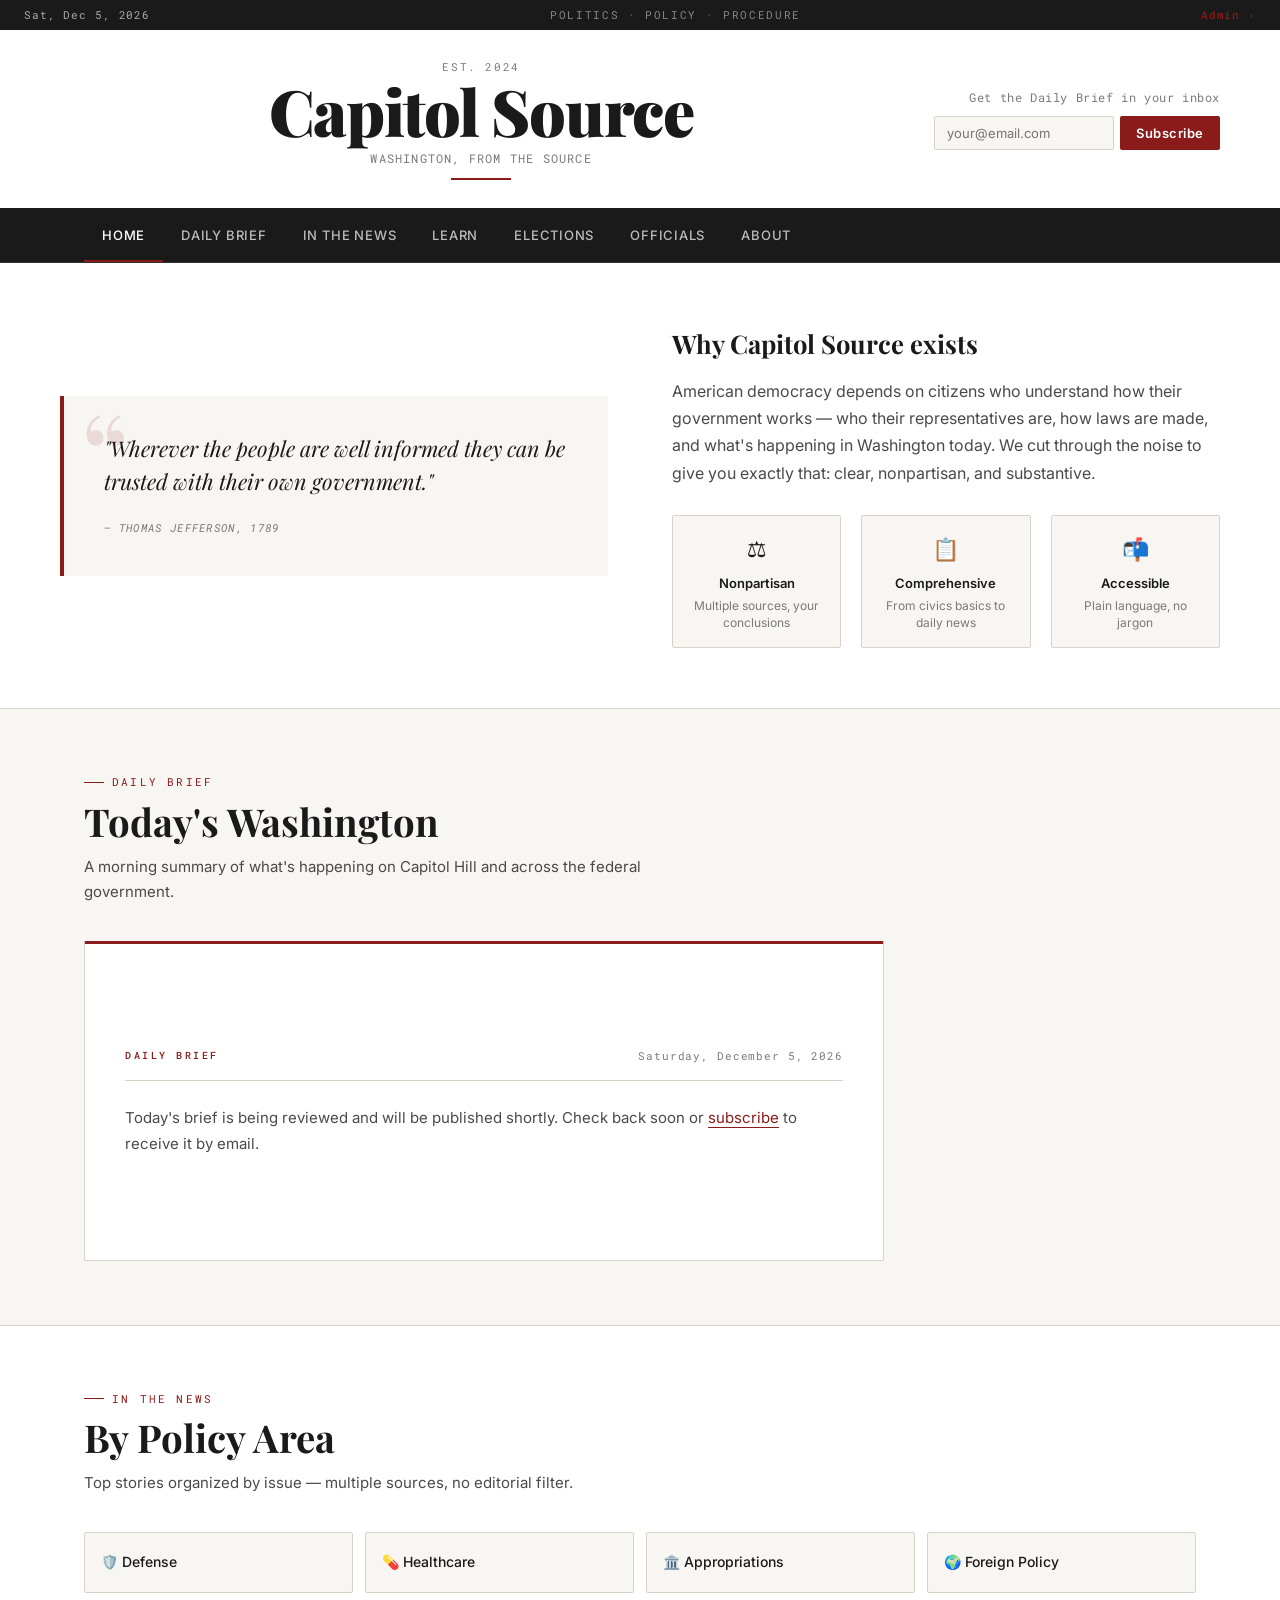
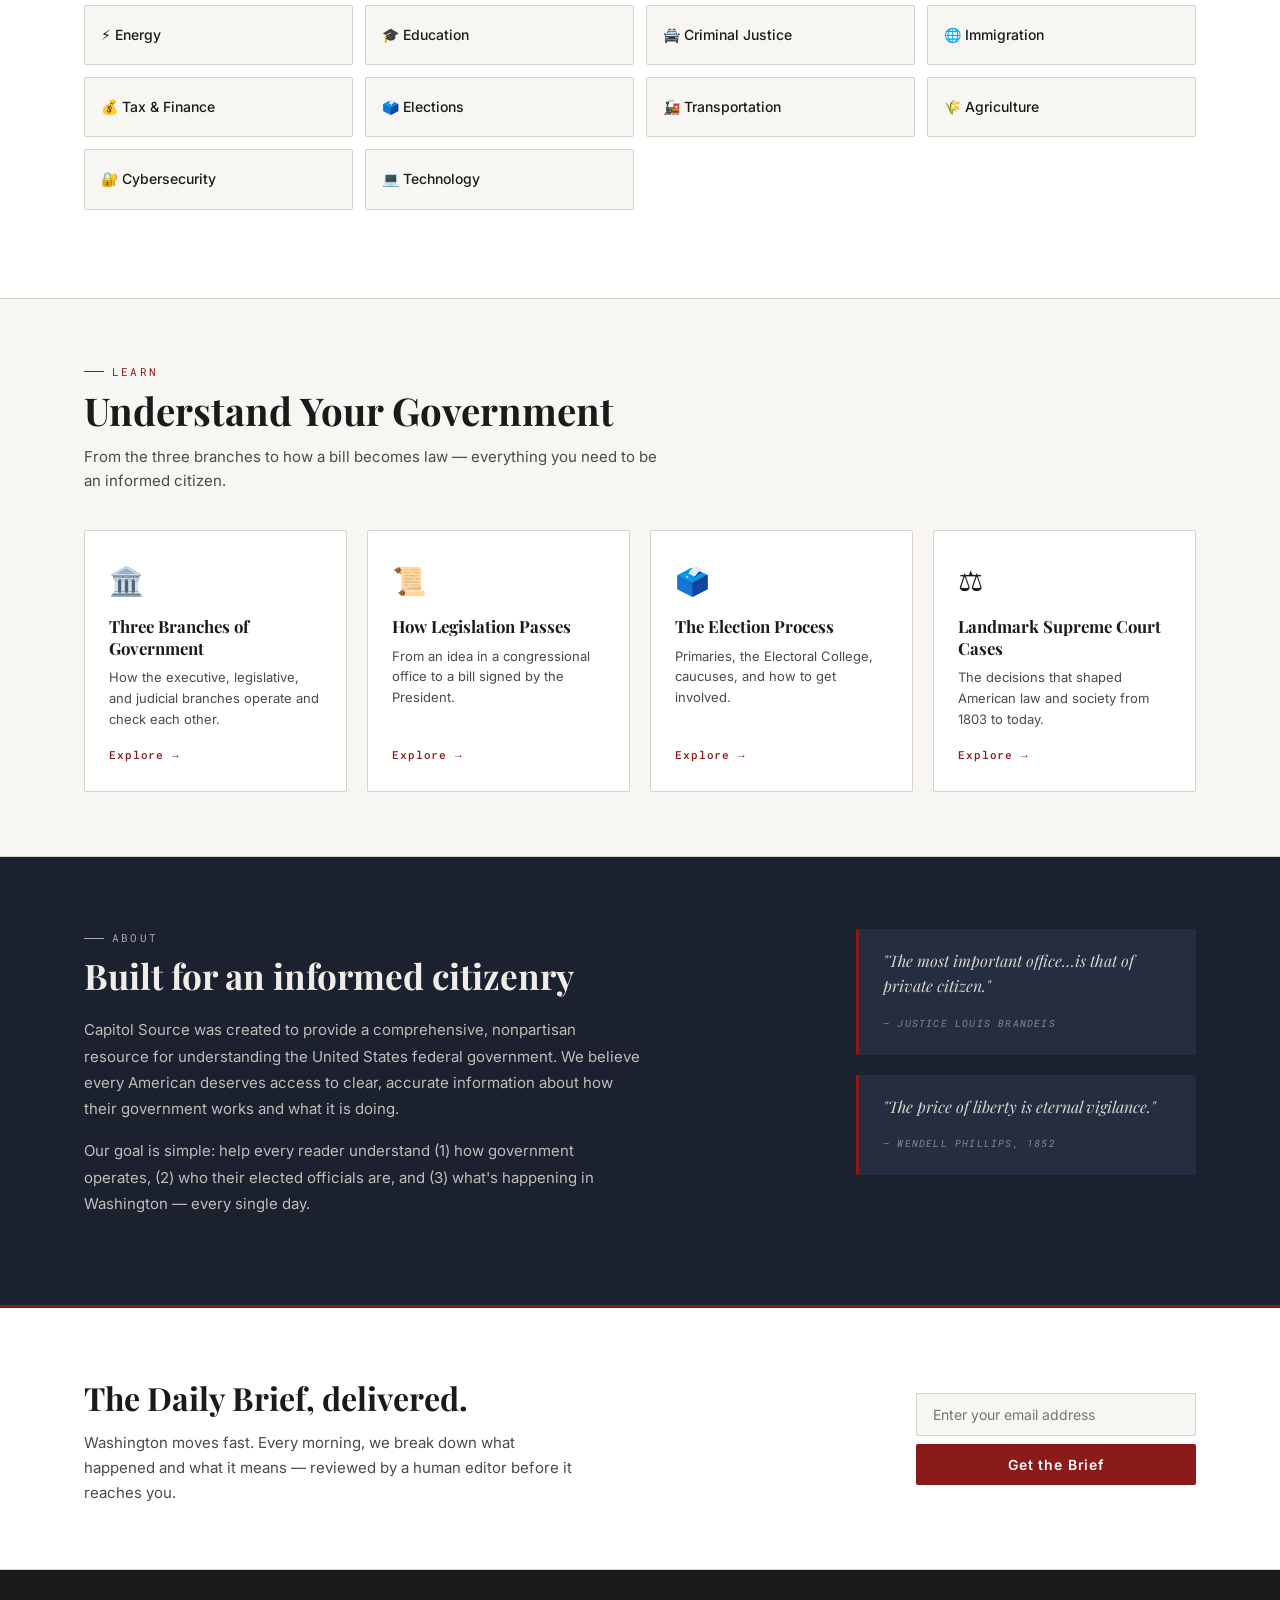
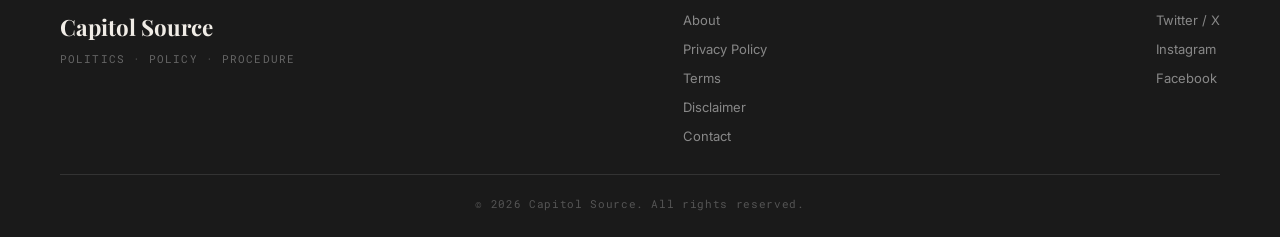
==== commit db28e6d0: "rebrand update" ====
--- a/index.html
+++ b/index.html
@@ -3,7 +3,7 @@
 <head>
   <meta charset="UTF-8" />
   <meta name="viewport" content="width=device-width, initial-scale=1.0" />
-  <title>Informed Republic</title>
+  <title>Capitol Source</title>
   <link rel="preconnect" href="https://fonts.googleapis.com" />
   <link rel="preconnect" href="https://fonts.gstatic.com" crossorigin />
   <link href="https://fonts.googleapis.com/css2?family=Playfair+Display:ital,wght@0,700;0,900;1,700&family=Inter:wght@300;400;500;600&family=Roboto+Mono:wght@400;500&display=swap" rel="stylesheet" />
@@ -79,8 +79,8 @@
     <div class="header-inner">
       <div class="masthead">
         <p class="masthead-eyebrow">Est. 2024</p>
-        <h1 class="masthead-title">Informed Republic</h1>
-        <p class="masthead-sub">A comprehensive resource for an informed America</p>
+        <h1 class="masthead-title">Capitol Source</h1>
+        <p class="masthead-sub">Washington, from the source</p>
       </div>
       <div class="header-subscribe">
         <p>Get the Daily Brief in your inbox</p>
@@ -98,8 +98,8 @@
       <a href="index.html" class="nav-link active">Home</a>
       <a href="#briefs" class="nav-link">Daily Brief</a>
       <a href="news.html" class="nav-link">In the News</a>
-      <a href="#education" class="nav-link">Learn</a>
-      <a href="#elections" class="nav-link">Elections</a>
+      <a href="learn.html" class="nav-link">Learn</a>
+      <a href="elections.html" class="nav-link">Elections</a>
       <a href="officials.html" class="nav-link">Officials</a>
       <a href="#about" class="nav-link">About</a>
     </div>
@@ -115,7 +115,7 @@
         <cite class="hero-cite">— Thomas Jefferson, 1789</cite>
       </div>
       <div class="hero-mission">
-        <h2>Why Informed Republic exists</h2>
+        <h2>Why Capitol Source exists</h2>
         <p>American democracy depends on citizens who understand how their government works — who their representatives are, how laws are made, and what's happening in Washington today. We cut through the noise to give you exactly that: clear, nonpartisan, and substantive.</p>
         <div class="hero-pillars">
           <div class="pillar">
@@ -204,25 +204,25 @@
       <h2 class="section-title">Understand Your Government</h2>
       <p class="section-sub">From the three branches to how a bill becomes law — everything you need to be an informed citizen.</p>
       <div class="learn-grid">
-        <a href="#" class="learn-card">
+        <a href="learn.html" class="learn-card">
           <div class="learn-card-icon">🏛️</div>
           <h3>Three Branches of Government</h3>
           <p>How the executive, legislative, and judicial branches operate and check each other.</p>
           <span class="learn-link">Explore →</span>
         </a>
-        <a href="#" class="learn-card">
+        <a href="learn.html" class="learn-card">
           <div class="learn-card-icon">📜</div>
           <h3>How Legislation Passes</h3>
           <p>From an idea in a congressional office to a bill signed by the President.</p>
           <span class="learn-link">Explore →</span>
         </a>
-        <a href="#" class="learn-card">
+        <a href="learn.html" class="learn-card">
           <div class="learn-card-icon">🗳️</div>
           <h3>The Election Process</h3>
           <p>Primaries, the Electoral College, caucuses, and how to get involved.</p>
           <span class="learn-link">Explore →</span>
         </a>
-        <a href="#" class="learn-card">
+        <a href="learn.html" class="learn-card">
           <div class="learn-card-icon">⚖️</div>
           <h3>Landmark Supreme Court Cases</h3>
           <p>The decisions that shaped American law and society from 1803 to today.</p>
@@ -238,7 +238,7 @@
       <div class="about-text">
         <div class="section-label light">About</div>
         <h2>Built for an informed citizenry</h2>
-        <p>Informed Republic was created to provide a comprehensive, nonpartisan resource for understanding the United States federal government. We believe every American deserves access to clear, accurate information about how their government works and what it is doing.</p>
+        <p>Capitol Source was created to provide a comprehensive, nonpartisan resource for understanding the United States federal government. We believe every American deserves access to clear, accurate information about how their government works and what it is doing.</p>
         <p>Our goal is simple: help every reader understand (1) how government operates, (2) who their elected officials are, and (3) what's happening in Washington — every single day.</p>
       </div>
       <div class="about-quote-side">
@@ -272,7 +272,7 @@
   <footer class="site-footer">
     <div class="footer-inner">
       <div class="footer-brand">
-        <span class="footer-title">Informed Republic</span>
+        <span class="footer-title">Capitol Source</span>
         <p>Politics · Policy · Procedure</p>
       </div>
       <div class="footer-links">
@@ -280,7 +280,7 @@
         <a href="privacy.html">Privacy Policy</a>
         <a href="terms.html">Terms</a>
         <a href="disclaimer.html">Disclaimer</a>
-        <a href="mailto:contact@informedrepublic.ecarndt.tech">Contact</a>
+        <a href="mailto:contact@capitolsource.news">Contact</a>
       </div>
       <div class="footer-social">
         <a href="#">Twitter / X</a>
@@ -289,7 +289,7 @@
       </div>
     </div>
     <div class="footer-bottom">
-      <p>© <span id="footerYear"></span> Informed Republic. All rights reserved.</p>
+      <p>© <span id="footerYear"></span> Capitol Source. All rights reserved.</p>
     </div>
   </footer>
 
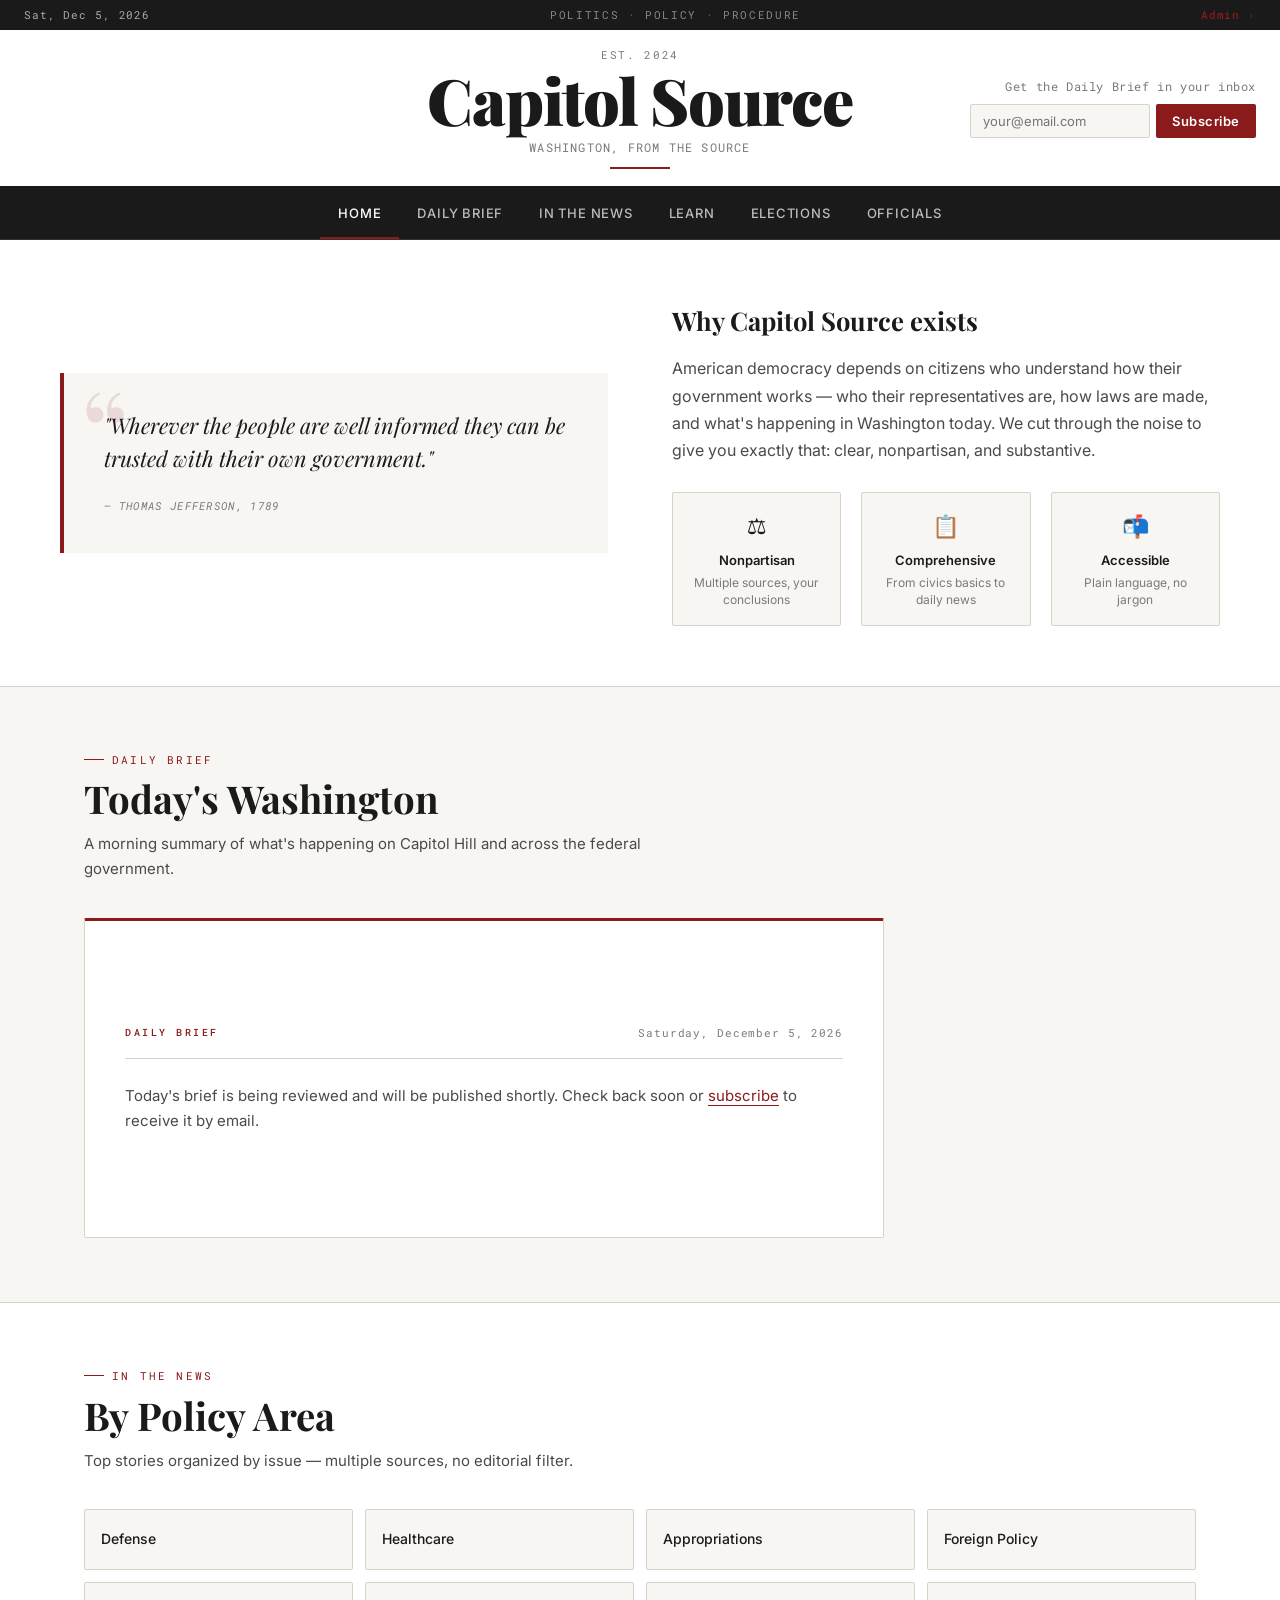
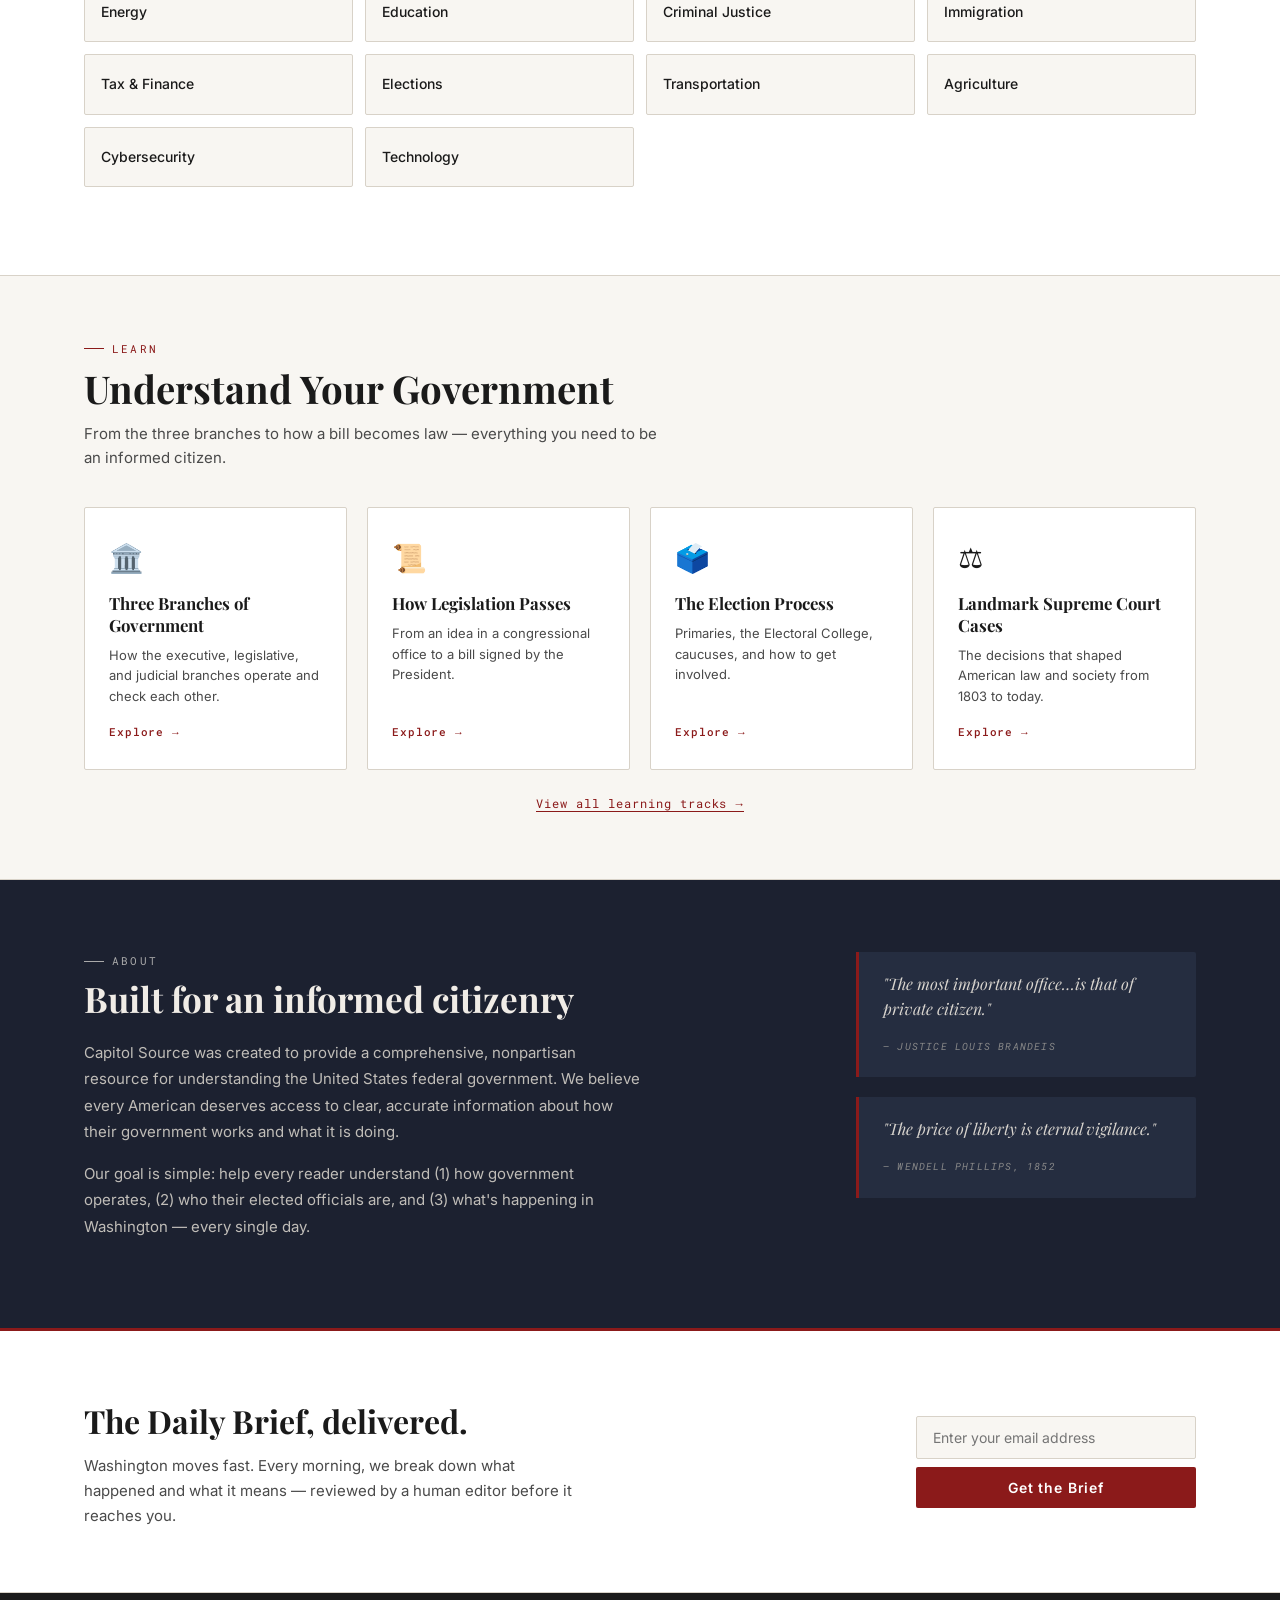
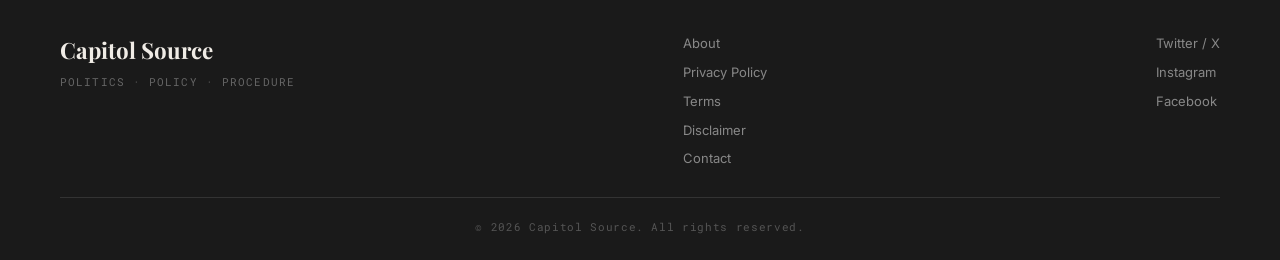
==== commit 92bcecff: "update nav bar" ====
--- a/index.html
+++ b/index.html
@@ -77,6 +77,7 @@
   <!-- HEADER -->
   <header class="site-header">
     <div class="header-inner">
+      <div class="header-left"></div>
       <div class="masthead">
         <p class="masthead-eyebrow">Est. 2024</p>
         <h1 class="masthead-title">Capitol Source</h1>
@@ -93,15 +94,14 @@
   </header>
 
   <!-- NAV -->
-  <nav class="site-nav">
+    <nav class="site-nav">
     <div class="nav-inner">
-      <a href="index.html" class="nav-link active">Home</a>
-      <a href="#briefs" class="nav-link">Daily Brief</a>
+      <a href="/" class="nav-link active">Home</a>
+      <a href="briefs.html" class="nav-link">Daily Brief</a>
       <a href="news.html" class="nav-link">In the News</a>
       <a href="learn.html" class="nav-link">Learn</a>
       <a href="elections.html" class="nav-link">Elections</a>
       <a href="officials.html" class="nav-link">Officials</a>
-      <a href="#about" class="nav-link">About</a>
     </div>
   </nav>
 
@@ -179,20 +179,20 @@
       <h2 class="section-title">By Policy Area</h2>
       <p class="section-sub">Top stories organized by issue — multiple sources, no editorial filter.</p>
       <div class="topic-grid">
-        <a href="news.html#Defense" class="topic-card">🛡️ Defense</a>
-        <a href="news.html#Healthcare" class="topic-card">💊 Healthcare</a>
-        <a href="news.html#Appropriations" class="topic-card">🏛️ Appropriations</a>
-        <a href="news.html#Foreign Policy" class="topic-card">🌍 Foreign Policy</a>
-        <a href="news.html#Energy" class="topic-card">⚡ Energy</a>
-        <a href="news.html#Education" class="topic-card">🎓 Education</a>
-        <a href="news.html#Criminal Justice" class="topic-card">🚔 Criminal Justice</a>
-        <a href="news.html#Immigration" class="topic-card">🌐 Immigration</a>
-        <a href="news.html#Tax" class="topic-card">💰 Tax & Finance</a>
-        <a href="news.html#Elections" class="topic-card">🗳️ Elections</a>
-        <a href="news.html#Transportation" class="topic-card">🚂 Transportation</a>
-        <a href="news.html#Agriculture" class="topic-card">🌾 Agriculture</a>
-        <a href="news.html#Cybersecurity" class="topic-card">🔐 Cybersecurity</a>
-        <a href="news.html#Technology" class="topic-card">💻 Technology</a>
+        <a href="news.html?topic=Defense" class="topic-card">Defense</a>
+        <a href="news.html?topic=Healthcare" class="topic-card">Healthcare</a>
+        <a href="news.html?topic=Appropriations" class="topic-card">Appropriations</a>
+        <a href="news.html?topic=Foreign+Policy" class="topic-card">Foreign Policy</a>
+        <a href="news.html?topic=Energy" class="topic-card">Energy</a>
+        <a href="news.html?topic=Education" class="topic-card">Education</a>
+        <a href="news.html?topic=Criminal+Justice" class="topic-card">Criminal Justice</a>
+        <a href="news.html?topic=Immigration" class="topic-card">Immigration</a>
+        <a href="news.html?topic=Tax+%26+Finance" class="topic-card">Tax & Finance</a>
+        <a href="news.html?topic=Elections" class="topic-card">Elections</a>
+        <a href="news.html?topic=Transportation" class="topic-card">Transportation</a>
+        <a href="news.html?topic=Agriculture" class="topic-card">Agriculture</a>
+        <a href="news.html?topic=Cybersecurity" class="topic-card">Cybersecurity</a>
+        <a href="news.html?topic=Technology" class="topic-card">Technology</a>
       </div>
     </div>
   </section>
@@ -204,30 +204,33 @@
       <h2 class="section-title">Understand Your Government</h2>
       <p class="section-sub">From the three branches to how a bill becomes law — everything you need to be an informed citizen.</p>
       <div class="learn-grid">
-        <a href="learn.html" class="learn-card">
+        <a href="learn-grades.html#lesson-0" class="learn-card">
           <div class="learn-card-icon">🏛️</div>
           <h3>Three Branches of Government</h3>
           <p>How the executive, legislative, and judicial branches operate and check each other.</p>
           <span class="learn-link">Explore →</span>
         </a>
-        <a href="learn.html" class="learn-card">
+        <a href="learn-grades.html#lesson-1" class="learn-card">
           <div class="learn-card-icon">📜</div>
           <h3>How Legislation Passes</h3>
           <p>From an idea in a congressional office to a bill signed by the President.</p>
           <span class="learn-link">Explore →</span>
         </a>
-        <a href="learn.html" class="learn-card">
+        <a href="learn-grades.html#lesson-2" class="learn-card">
           <div class="learn-card-icon">🗳️</div>
           <h3>The Election Process</h3>
           <p>Primaries, the Electoral College, caucuses, and how to get involved.</p>
           <span class="learn-link">Explore →</span>
         </a>
-        <a href="learn.html" class="learn-card">
+        <a href="learn-grades.html#lesson-3" class="learn-card">
           <div class="learn-card-icon">⚖️</div>
           <h3>Landmark Supreme Court Cases</h3>
           <p>The decisions that shaped American law and society from 1803 to today.</p>
           <span class="learn-link">Explore →</span>
         </a>
+      </div>
+      <div style="text-align:center;margin-top:20px">
+        <a href="learn.html" style="font-family:var(--mono);font-size:12px;letter-spacing:0.08em;color:var(--accent);text-decoration:none;border-bottom:1px solid currentColor">View all learning tracks →</a>
       </div>
     </div>
   </section>
--- a/style.css
+++ b/style.css
@@ -66,14 +66,26 @@
   padding: 28px 24px;
 }
 .header-inner {
-  max-width: var(--max-w);
-  margin: 0 auto;
-  display: flex;
-  align-items: center;
-  justify-content: space-between;
-  gap: 32px;
-}
-.masthead { text-align: center; flex: 1; }
+  position: relative;
+  padding: 0;
+  min-height: 100px;
+  display: flex;
+  align-items: center;
+}
+.masthead {
+  text-align: center;
+  position: absolute;
+  left: 0;
+  right: 0;
+  pointer-events: none;
+}
+.masthead a, .masthead h1 { pointer-events: auto; }
+.header-left { display: none; }
+.header-subscribe {
+  margin-left: auto;
+  position: relative;
+  z-index: 1;
+}
 .masthead-eyebrow {
   font-family: var(--mono);
   font-size: 11px;
@@ -167,6 +179,7 @@
   display: flex;
   padding: 0 24px;
   gap: 0;
+  justify-content: center;
 }
 .nav-link {
   display: inline-block;
